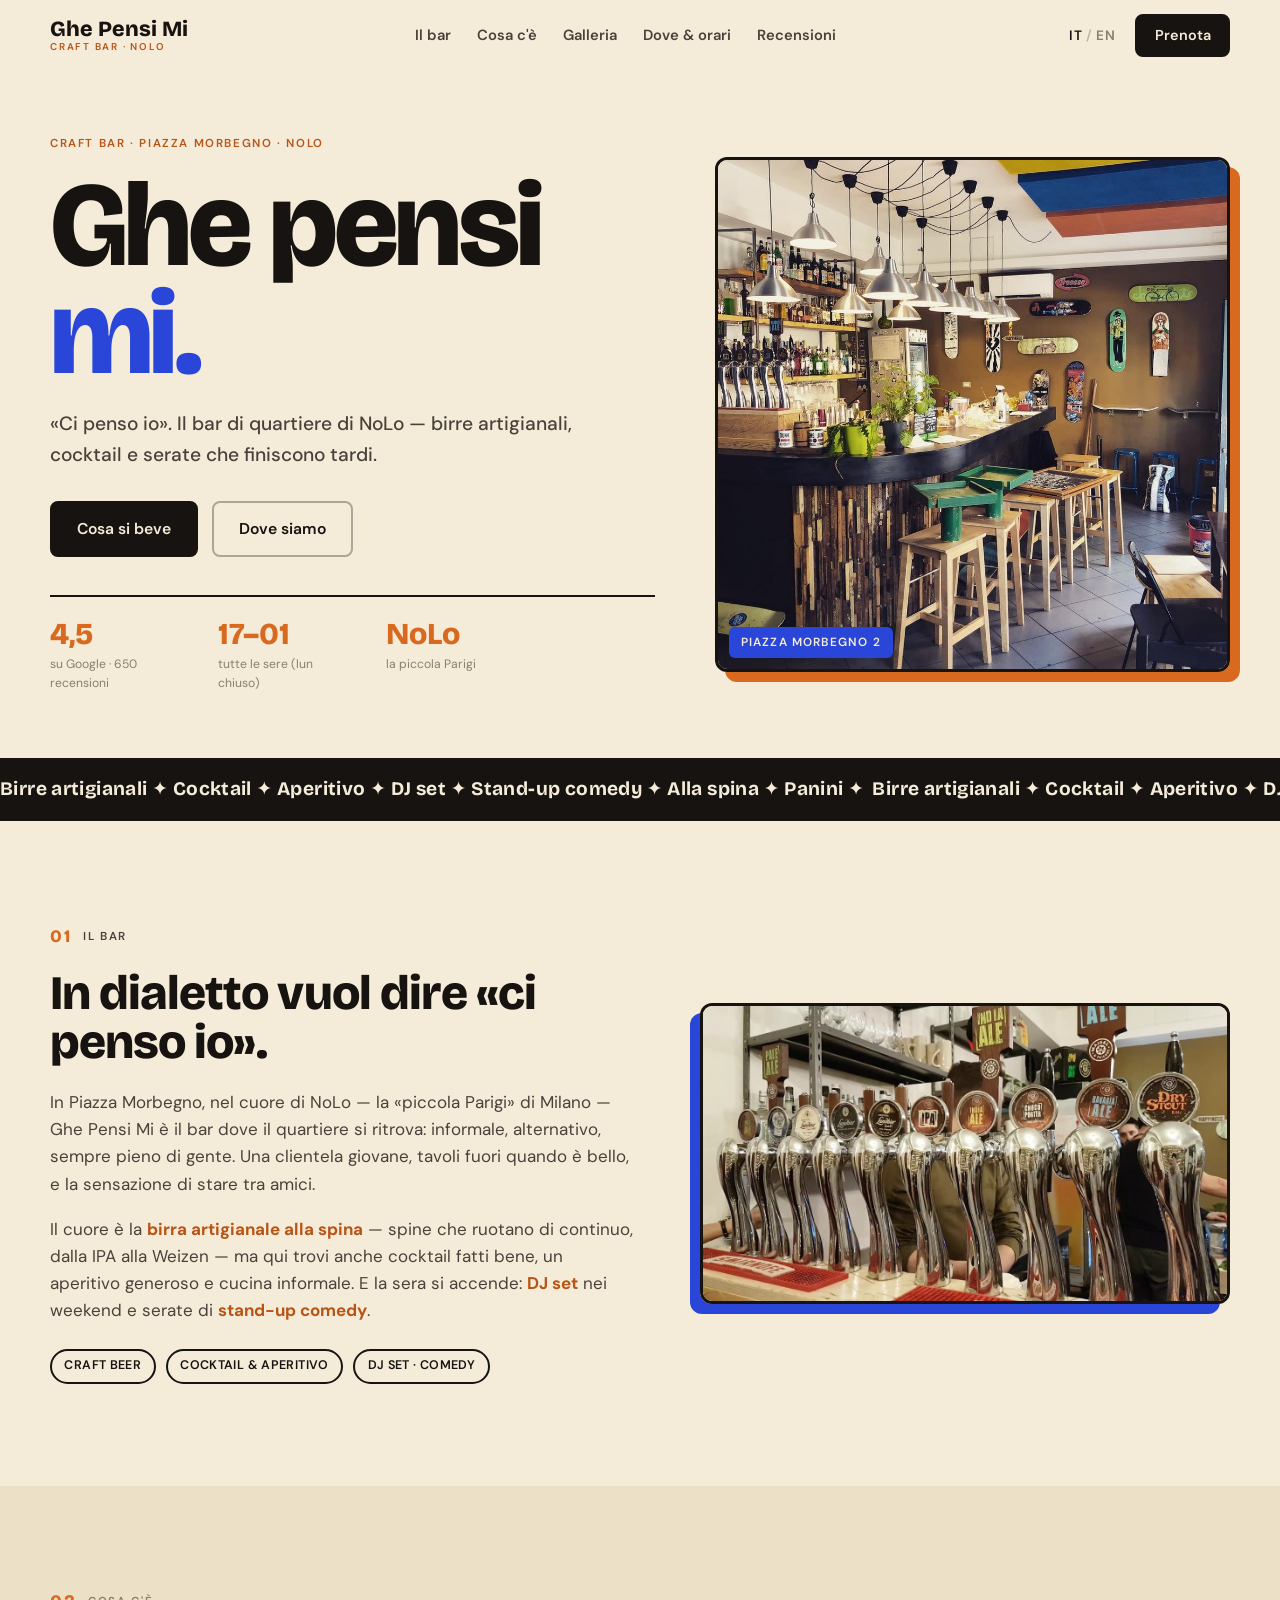
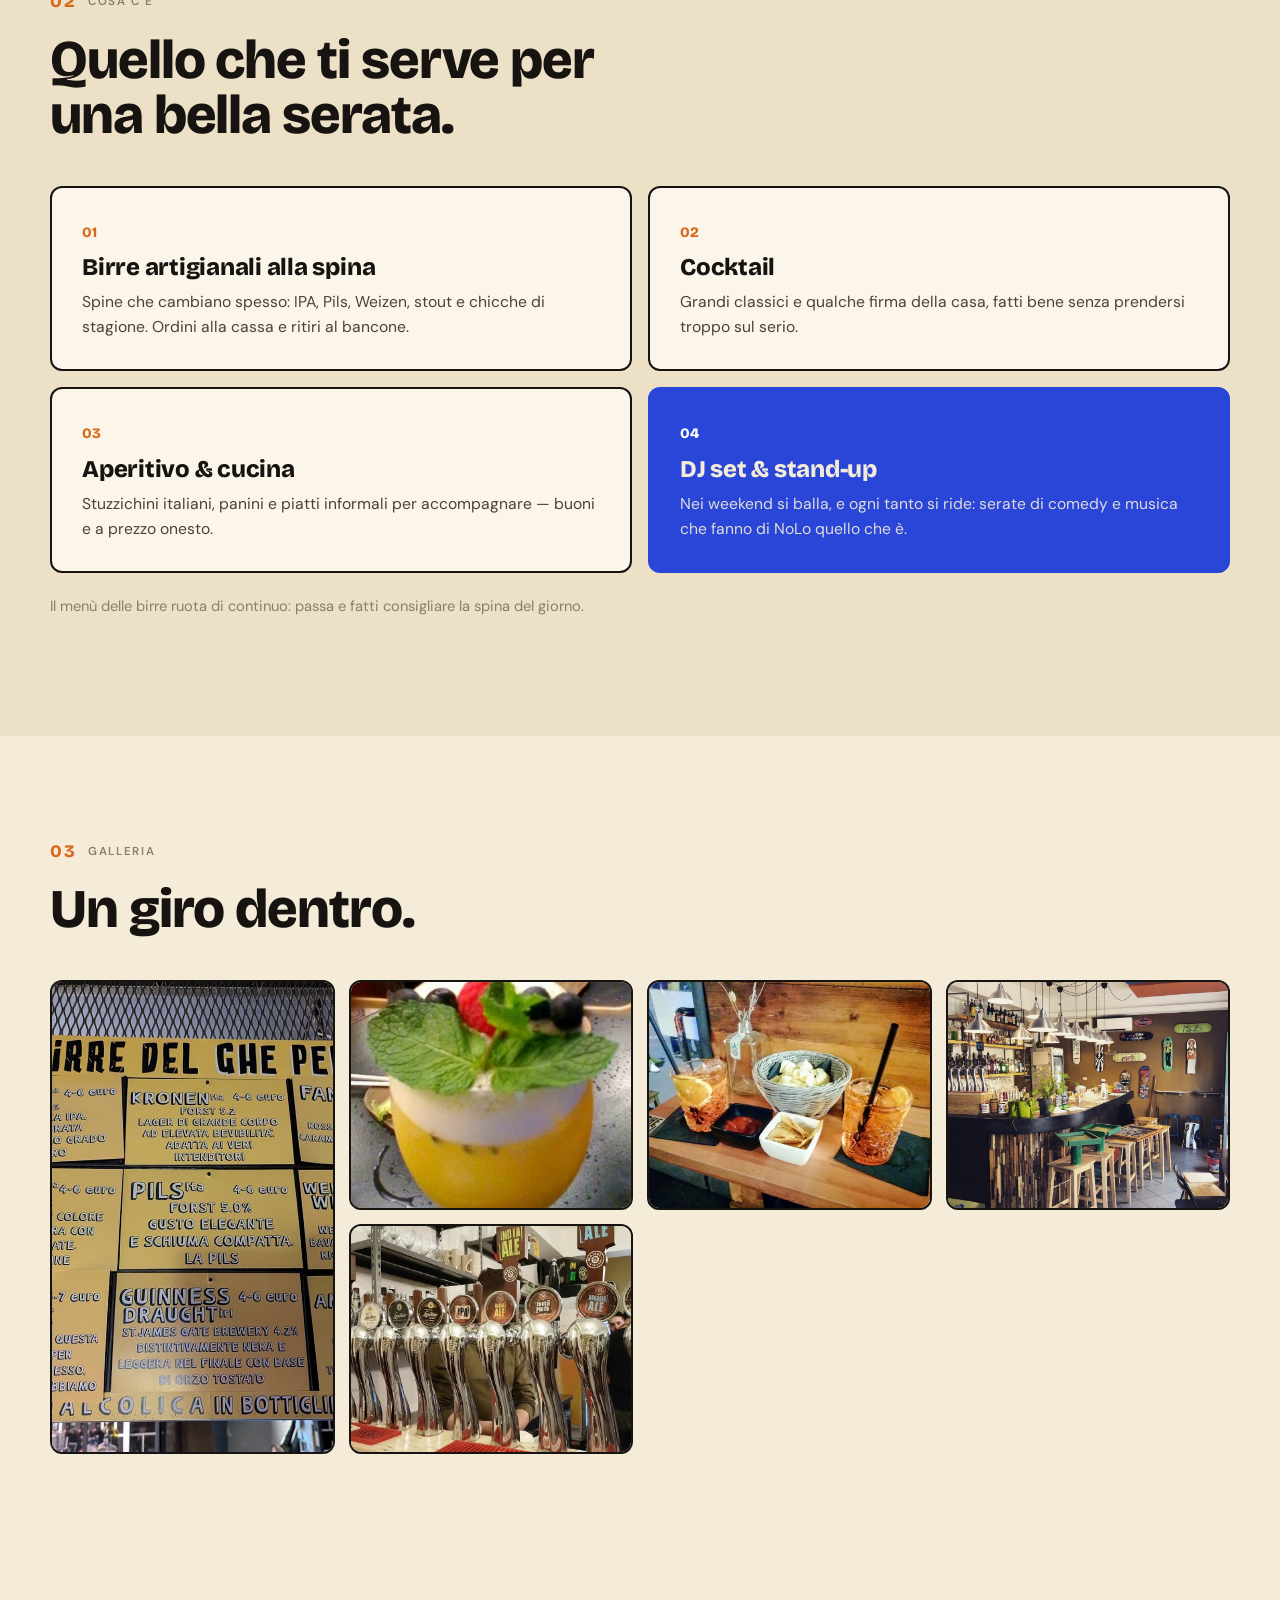
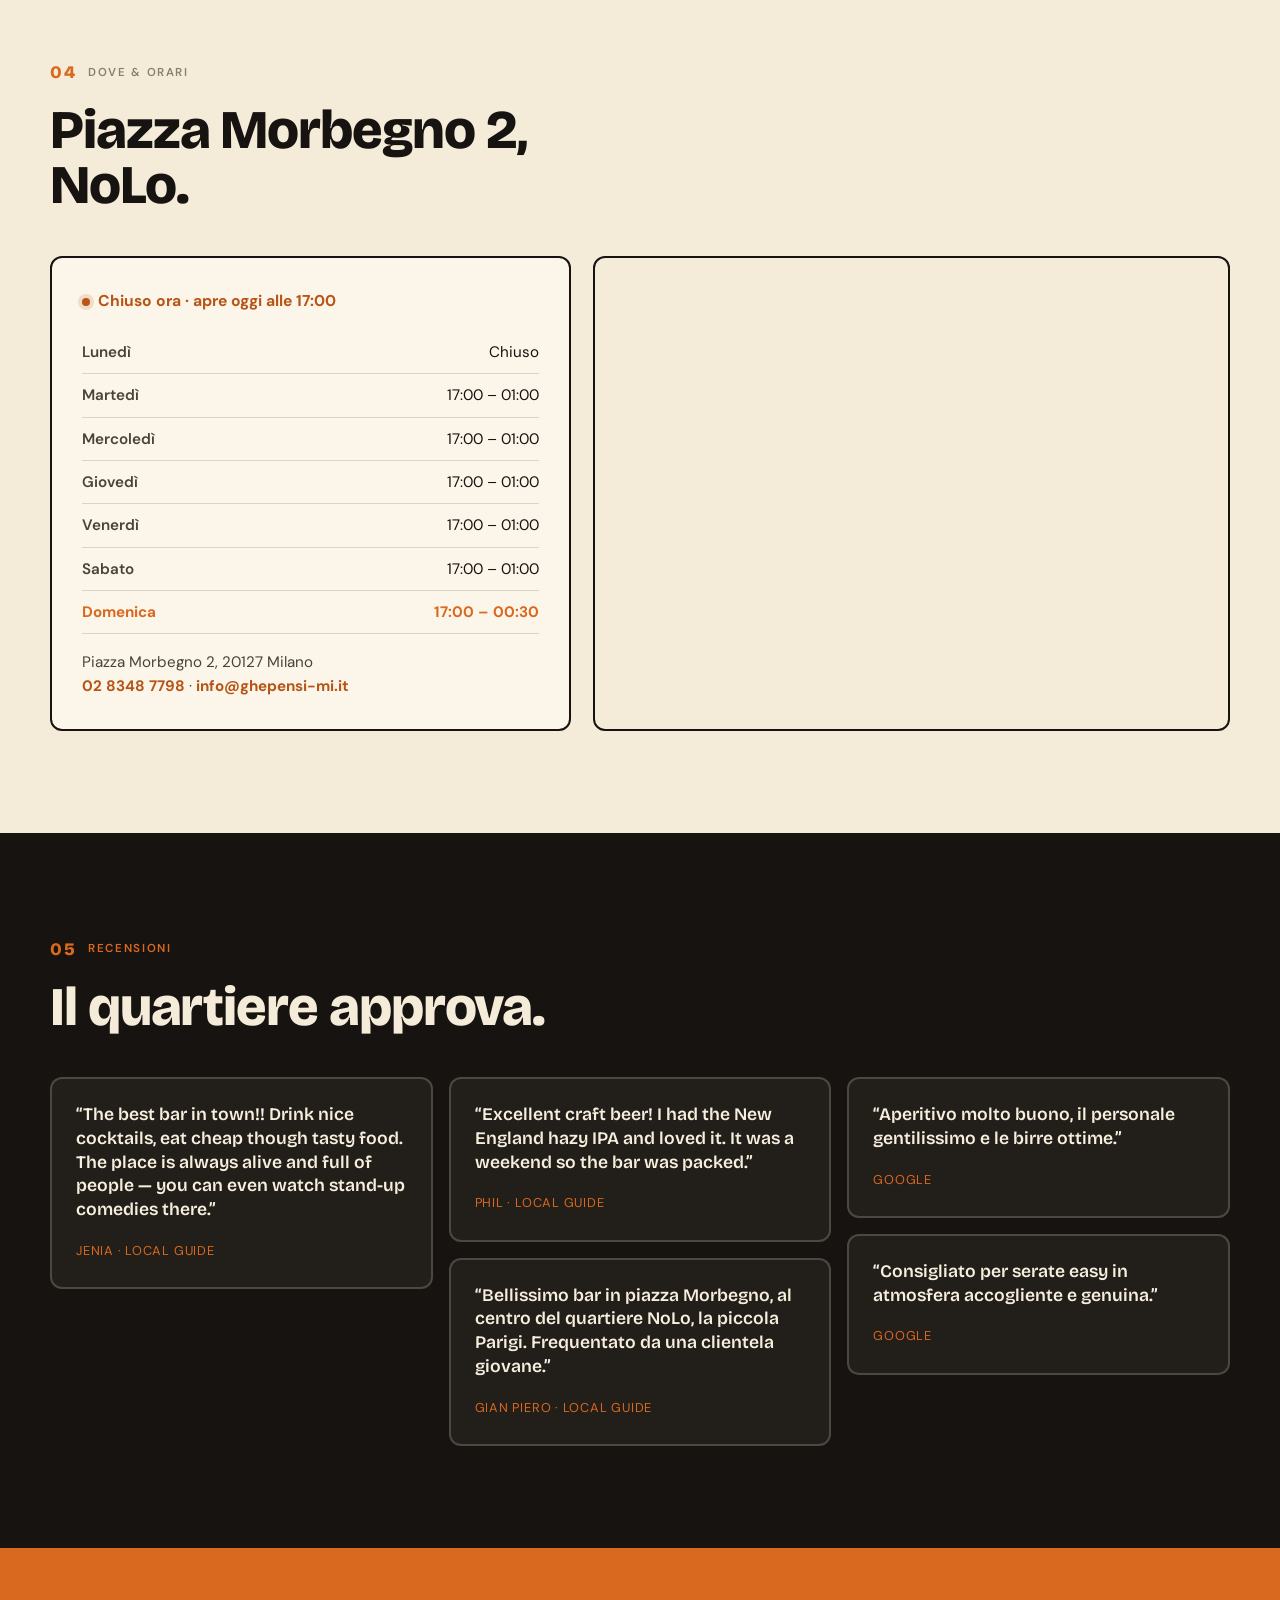
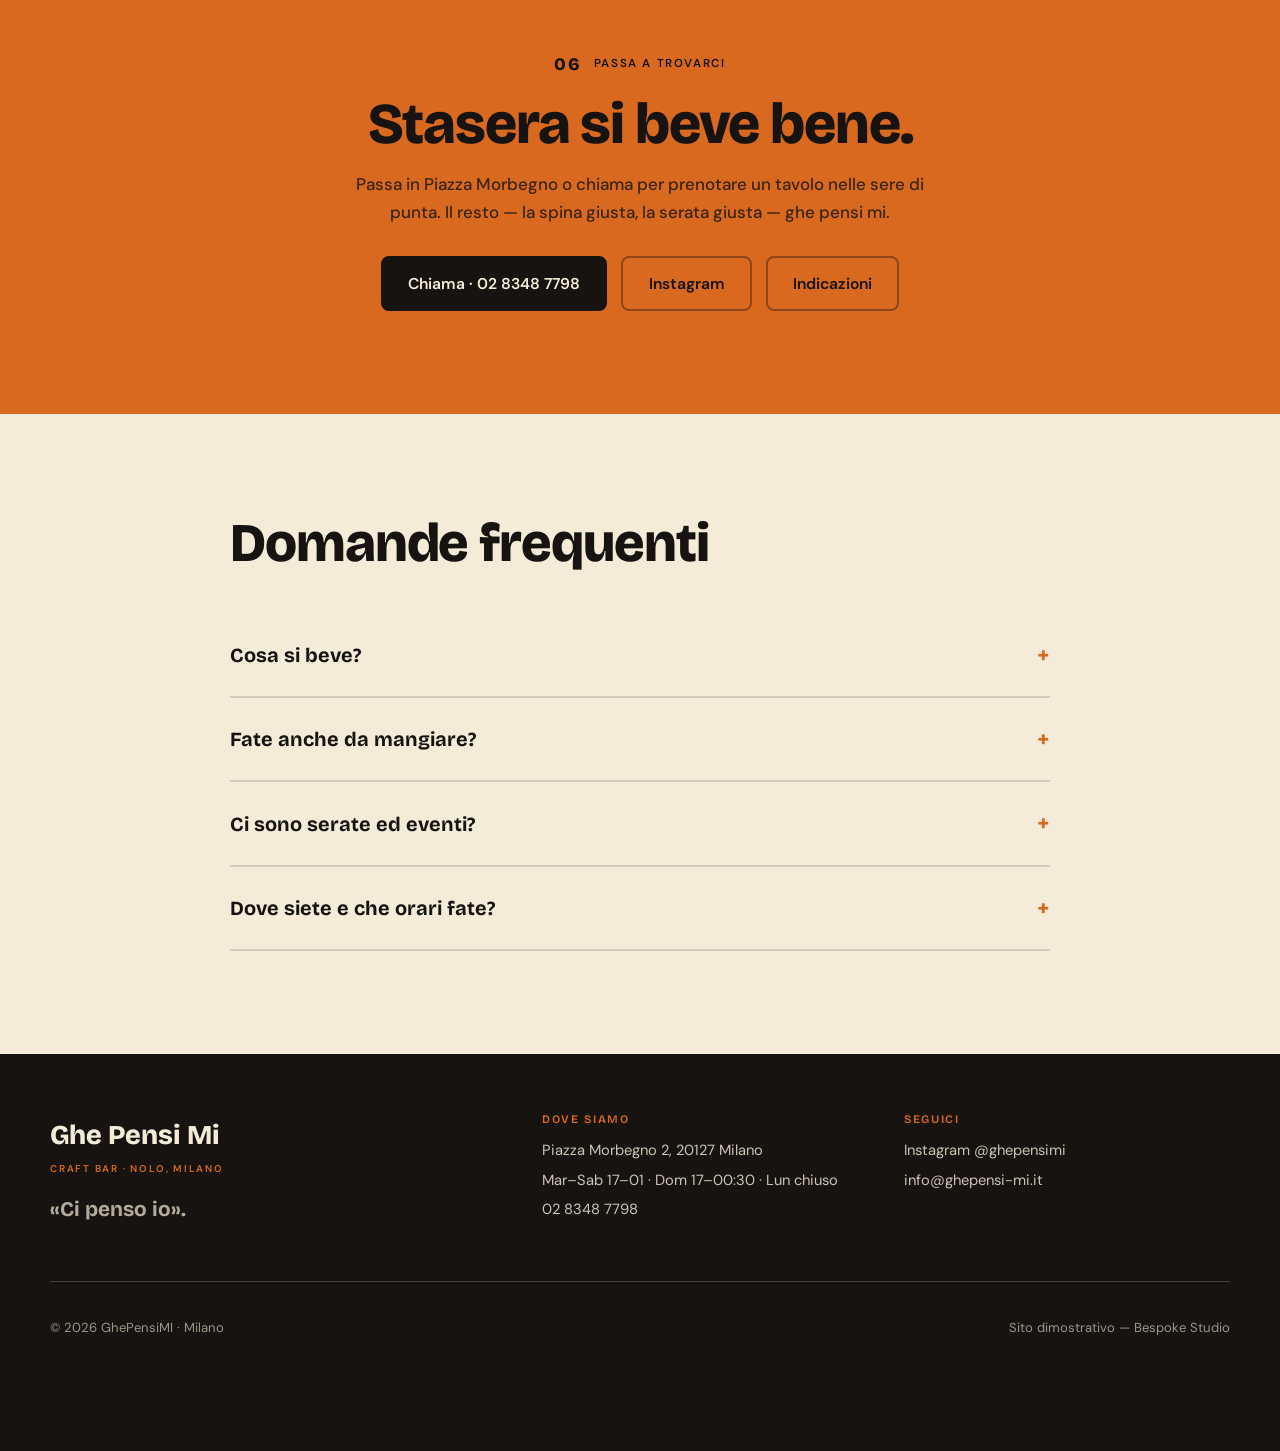
==== index.html @ 07ad7853 "Ghe Pensi Mi — sito vetrina (demo Bespoke Studio) Craft bar di NoLo (Piazza Morbegno), birre artigia" ====
<!DOCTYPE html>
<html lang="it" class="no-js">
<head>
<meta charset="utf-8">
<script>(function(d){var r=d.documentElement;r.className=r.className.replace('no-js','js');if(matchMedia('(prefers-reduced-motion:reduce)').matches)r.classList.add('reduce-motion');})(document);</script>
<meta name="viewport" content="width=device-width, initial-scale=1">
<title>Ghe Pensi Mi — Craft bar a NoLo · Birre artigianali, cocktail e DJ set</title>
<meta name="description" content="GhePensiMI, Piazza Morbegno 2 (NoLo, Milano): birre artigianali alla spina, cocktail, aperitivo e cucina, DJ set e stand-up comedy. Il bar di quartiere di NoLo, la piccola Parigi.">
<link rel="canonical" href="https://rotenzark.github.io/ghe-pensi-mi/">
<meta name="theme-color" content="#171310">
<meta property="og:type" content="business.business">
<meta property="og:title" content="Ghe Pensi Mi — Craft bar a NoLo, Milano">
<meta property="og:description" content="«Ci penso io». Birre artigianali, cocktail, aperitivo, DJ set e stand-up comedy in Piazza Morbegno, nel cuore di NoLo.">
<meta property="og:image" content="https://rotenzark.github.io/ghe-pensi-mi/img/og-image.jpg">
<meta property="og:url" content="https://rotenzark.github.io/ghe-pensi-mi/">
<meta property="og:locale" content="it_IT">
<meta name="twitter:card" content="summary_large_image">
<meta name="twitter:title" content="Ghe Pensi Mi — Craft bar a NoLo">
<meta name="twitter:description" content="Birre artigianali, cocktail e DJ set nel cuore di NoLo.">
<meta name="twitter:image" content="https://rotenzark.github.io/ghe-pensi-mi/img/og-image.jpg">
<link rel="icon" href="img/favicon.svg" type="image/svg+xml">
<link rel="icon" href="img/favicon-32.png" sizes="32x32" type="image/png">
<link rel="apple-touch-icon" href="img/apple-touch-icon.png">
<link rel="preconnect" href="https://fonts.googleapis.com">
<link rel="preconnect" href="https://fonts.gstatic.com" crossorigin>
<link href="https://fonts.googleapis.com/css2?family=Bricolage+Grotesque:opsz,wght@12..96,600;12..96,700;12..96,800&family=DM+Sans:ital,opsz,wght@0,9..40,400;0,9..40,500;0,9..40,600;1,9..40,400&display=swap" rel="stylesheet">
<link rel="stylesheet" href="css/styles.css?v=1">
<script type="application/ld+json">
{
  "@context": "https://schema.org",
  "@type": "BarOrPub",
  "name": "GhePensiMI",
  "description": "Craft bar a NoLo (Milano): birre artigianali alla spina, cocktail, aperitivo e cucina, DJ set e stand-up comedy.",
  "url": "https://rotenzark.github.io/ghe-pensi-mi/",
  "image": "https://rotenzark.github.io/ghe-pensi-mi/img/og-image.jpg",
  "telephone": "+39 02 8348 7798",
  "email": "info@ghepensi-mi.it",
  "priceRange": "€€",
  "servesCuisine": ["Bar", "Aperitivo", "Craft beer"],
  "address": { "@type": "PostalAddress", "streetAddress": "Piazza Morbegno 2", "addressLocality": "Milano", "postalCode": "20127", "addressCountry": "IT" },
  "geo": { "@type": "GeoCoordinates", "latitude": 45.4929022, "longitude": 9.2165642 },
  "sameAs": ["https://www.instagram.com/ghepensimi/"],
  "openingHoursSpecification": [
    { "@type": "OpeningHoursSpecification", "dayOfWeek": ["Tuesday","Wednesday","Thursday","Friday","Saturday"], "opens": "17:00", "closes": "01:00" },
    { "@type": "OpeningHoursSpecification", "dayOfWeek": "Sunday", "opens": "17:00", "closes": "00:30" }
  ]
}
</script>
<script type="application/ld+json">
{
  "@context": "https://schema.org",
  "@type": "FAQPage",
  "mainEntity": [
    { "@type": "Question", "name": "Cosa si beve da Ghe Pensi Mi?", "acceptedAnswer": { "@type": "Answer", "text": "Birre artigianali alla spina che ruotano spesso (IPA, Pils, Weizen, stout e non solo), cocktail e una buona lista di aperitivi. Ordini alla cassa e ritiri al bancone della spina." } },
    { "@type": "Question", "name": "Fate anche da mangiare?", "acceptedAnswer": { "@type": "Answer", "text": "Sì: stuzzichini italiani, panini e piatti per accompagnare la birra o l'aperitivo, con opzioni per tutti. Cucina informale e prezzi onesti." } },
    { "@type": "Question", "name": "Ci sono serate ed eventi?", "acceptedAnswer": { "@type": "Answer", "text": "Il locale è vivo: DJ set nei weekend, serate di stand-up comedy e aperitivi affollati. Nei giorni di punta conviene prenotare un tavolo." } },
    { "@type": "Question", "name": "Dove siete e che orari fate?", "acceptedAnswer": { "@type": "Answer", "text": "Siamo in Piazza Morbegno 2, nel cuore di NoLo (Milano). Aperti da martedì a sabato dalle 17:00 all'01:00, domenica 17:00–00:30. Lunedì chiuso." } }
  ]
}
</script>
</head>
<body>

<div id="intro" class="intro" aria-hidden="true">
  <div class="intro__inner">
    <span class="intro__word">Ghe pensi <em>mi.</em></span>
  </div>
</div>

<a class="skip-link" href="#main" data-i18n="skip">Vai al contenuto</a>

<header class="site-header" id="siteHeader">
  <div class="wrap header__row">
    <a class="brand" href="#top" aria-label="Ghe Pensi Mi — home">
      <span class="brand__name">Ghe Pensi Mi</span>
      <span class="brand__sub">Craft bar · NoLo</span>
    </a>
    <nav class="nav" id="nav" aria-label="Navigazione principale">
      <a href="#bar" data-i18n="nav.about">Il bar</a>
      <a href="#cosa" data-i18n="nav.what">Cosa c'è</a>
      <a href="#gallery" data-i18n="nav.gallery">Galleria</a>
      <a href="#dove" data-i18n="nav.where">Dove & orari</a>
      <a href="#recensioni" data-i18n="nav.reviews">Recensioni</a>
    </nav>
    <div class="header__actions">
      <button class="lang" id="langToggle" type="button" aria-label="Switch language to English">
        <span class="lang__it is-active">IT</span><span class="lang__sep">/</span><span class="lang__en">EN</span>
      </button>
      <a class="btn btn--solid header__cta" href="#contatti" data-i18n="cta.book">Prenota</a>
      <button class="burger" id="burger" type="button" aria-label="Apri il menu" aria-expanded="false" aria-controls="nav">
        <span></span><span></span><span></span>
      </button>
    </div>
  </div>
</header>

<main id="main">

<section class="hero" id="top">
  <div class="wrap hero__grid">
    <div class="hero__text">
      <p class="eyebrow reveal"><span data-i18n="hero.eyebrow">Craft bar · Piazza Morbegno · NoLo</span></p>
      <h1 class="hero__title reveal">Ghe pensi <span class="hero__mi">mi.</span></h1>
      <p class="hero__concept reveal" data-i18n="hero.concept">«Ci penso io». Il bar di quartiere di NoLo — birre artigianali, cocktail e serate che finiscono tardi.</p>
      <div class="hero__cta reveal">
        <a class="btn btn--solid" href="#cosa" data-i18n="hero.cta1">Cosa si beve</a>
        <a class="btn btn--ghost" href="#dove" data-i18n="hero.cta2">Dove siamo</a>
      </div>
      <ul class="hero__stats reveal">
        <li><b>4,5</b><span data-i18n="hero.stat1">su Google · 650 recensioni</span></li>
        <li><b>17–01</b><span data-i18n="hero.stat2">tutte le sere (lun chiuso)</span></li>
        <li><b>NoLo</b><span data-i18n="hero.stat3">la piccola Parigi</span></li>
      </ul>
    </div>
    <div class="hero__media reveal">
      <img src="img/interior.jpg" width="960" height="960" alt="Interno di GhePensiMI: bancone in legno, luci a sospensione e skateboard alle pareti" fetchpriority="high">
      <span class="hero__tag" data-i18n="hero.tag">Piazza Morbegno 2</span>
    </div>
  </div>
</section>

<div class="marquee" aria-hidden="true">
  <div class="marquee__track">
    <span>Birre artigianali ✦ Cocktail ✦ Aperitivo ✦ DJ set ✦ Stand-up comedy ✦ Alla spina ✦ Panini ✦ </span>
    <span>Birre artigianali ✦ Cocktail ✦ Aperitivo ✦ DJ set ✦ Stand-up comedy ✦ Alla spina ✦ Panini ✦ </span>
  </div>
</div>

<section class="section story" id="bar">
  <div class="wrap story__grid">
    <div class="story__text">
      <p class="label reveal"><span class="num">01</span><span data-i18n="story.label">Il bar</span></p>
      <h2 class="reveal" data-i18n="story.title">In dialetto vuol dire «ci penso io».</h2>
      <p class="reveal" data-i18n="story.p1">In Piazza Morbegno, nel cuore di NoLo — la «piccola Parigi» di Milano — Ghe Pensi Mi è il bar dove il quartiere si ritrova: informale, alternativo, sempre pieno di gente. Una clientela giovane, tavoli fuori quando è bello, e la sensazione di stare tra amici.</p>
      <p class="reveal" data-i18n="story.p2">Il cuore è la <strong>birra artigianale alla spina</strong> — spine che ruotano di continuo, dalla IPA alla Weizen — ma qui trovi anche cocktail fatti bene, un aperitivo generoso e cucina informale. E la sera si accende: <strong>DJ set</strong> nei weekend e serate di <strong>stand-up comedy</strong>.</p>
      <ul class="story__chips reveal">
        <li data-i18n="story.chip1">Craft beer</li>
        <li data-i18n="story.chip2">Cocktail & aperitivo</li>
        <li data-i18n="story.chip3">DJ set · comedy</li>
      </ul>
    </div>
    <div class="story__media reveal">
      <img src="img/taps.jpg" width="1200" height="675" loading="lazy" alt="Le spine della birra artigianale da GhePensiMI">
    </div>
  </div>
</section>

<section class="section what" id="cosa">
  <div class="wrap">
    <p class="label reveal"><span class="num">02</span><span data-i18n="what.label">Cosa c'è</span></p>
    <h2 class="section__title reveal" data-i18n="what.title">Quello che ti serve per una bella serata.</h2>
    <div class="what__grid">
      <article class="what-card reveal">
        <span class="what-card__k">01</span>
        <h3 data-i18n="what.1t">Birre artigianali alla spina</h3>
        <p data-i18n="what.1d">Spine che cambiano spesso: IPA, Pils, Weizen, stout e chicche di stagione. Ordini alla cassa e ritiri al bancone.</p>
      </article>
      <article class="what-card reveal">
        <span class="what-card__k">02</span>
        <h3 data-i18n="what.2t">Cocktail</h3>
        <p data-i18n="what.2d">Grandi classici e qualche firma della casa, fatti bene senza prendersi troppo sul serio.</p>
      </article>
      <article class="what-card reveal">
        <span class="what-card__k">03</span>
        <h3 data-i18n="what.3t">Aperitivo & cucina</h3>
        <p data-i18n="what.3d">Stuzzichini italiani, panini e piatti informali per accompagnare — buoni e a prezzo onesto.</p>
      </article>
      <article class="what-card what-card--hl reveal">
        <span class="what-card__k">04</span>
        <h3 data-i18n="what.4t">DJ set & stand-up</h3>
        <p data-i18n="what.4d">Nei weekend si balla, e ogni tanto si ride: serate di comedy e musica che fanno di NoLo quello che è.</p>
      </article>
    </div>
    <p class="note reveal" data-i18n="what.note">Il menù delle birre ruota di continuo: passa e fatti consigliare la spina del giorno.</p>
  </div>
</section>

<section class="section gallery" id="gallery">
  <div class="wrap">
    <p class="label reveal"><span class="num">03</span><span data-i18n="gallery.label">Galleria</span></p>
    <h2 class="section__title reveal" data-i18n="gallery.title">Un giro dentro.</h2>
  </div>
  <div class="gallery__grid wrap">
    <button class="shot shot--tall reveal" data-full="img/beer-board.jpg" aria-label="Ingrandisci la lavagna delle birre">
      <img src="img/beer-board.jpg" width="1200" height="904" loading="lazy" alt="La lavagna «Le birre del Ghe Pensi Mi»">
    </button>
    <button class="shot reveal" data-full="img/cocktail.jpg" aria-label="Ingrandisci foto">
      <img src="img/cocktail.jpg" width="687" height="1050" loading="lazy" alt="Un cocktail della casa">
    </button>
    <button class="shot reveal" data-full="img/aperitivo.jpg" aria-label="Ingrandisci foto">
      <img src="img/aperitivo.jpg" width="1200" height="900" loading="lazy" alt="Aperitivo con spritz e stuzzichini">
    </button>
    <button class="shot reveal" data-full="img/interior.jpg" aria-label="Ingrandisci foto">
      <img src="img/interior.jpg" width="960" height="960" loading="lazy" alt="L'interno del bar">
    </button>
    <button class="shot reveal" data-full="img/taps.jpg" aria-label="Ingrandisci foto">
      <img src="img/taps.jpg" width="1200" height="675" loading="lazy" alt="Le spine della birra">
    </button>
  </div>
</section>

<section class="section where" id="dove">
  <div class="wrap">
    <p class="label reveal"><span class="num">04</span><span data-i18n="where.label">Dove & orari</span></p>
    <h2 class="section__title reveal" data-i18n="where.title">Piazza Morbegno 2, NoLo.</h2>
    <div class="where__grid">
      <div class="where__info reveal">
        <div class="hours" id="hours">
          <p class="hours__status" id="hoursStatus" aria-live="polite"></p>
          <table class="hours__table">
            <tbody>
              <tr data-day="1"><th data-i18n="day.mon">Lunedì</th><td data-i18n="closed">Chiuso</td></tr>
              <tr data-day="2"><th data-i18n="day.tue">Martedì</th><td>17:00 – 01:00</td></tr>
              <tr data-day="3"><th data-i18n="day.wed">Mercoledì</th><td>17:00 – 01:00</td></tr>
              <tr data-day="4"><th data-i18n="day.thu">Giovedì</th><td>17:00 – 01:00</td></tr>
              <tr data-day="5"><th data-i18n="day.fri">Venerdì</th><td>17:00 – 01:00</td></tr>
              <tr data-day="6"><th data-i18n="day.sat">Sabato</th><td>17:00 – 01:00</td></tr>
              <tr data-day="0"><th data-i18n="day.sun">Domenica</th><td>17:00 – 00:30</td></tr>
            </tbody>
          </table>
          <p class="where__addr">Piazza Morbegno 2, 20127 Milano<br><a href="tel:+390283487798">02 8348 7798</a> · <a href="mailto:info@ghepensi-mi.it">info@ghepensi-mi.it</a></p>
        </div>
      </div>
      <div class="map reveal">
        <iframe title="Mappa GhePensiMI, Piazza Morbegno 2 Milano" src="https://www.google.com/maps?q=Piazza+Morbegno+2,+Milano&output=embed" loading="lazy" referrerpolicy="no-referrer-when-downgrade"></iframe>
      </div>
    </div>
  </div>
</section>

<section class="section reviews" id="recensioni">
  <div class="wrap">
    <p class="label reveal"><span class="num">05</span><span data-i18n="rev.label">Recensioni</span></p>
    <h2 class="section__title reveal" data-i18n="rev.title">Il quartiere approva.</h2>
    <div class="rev__grid">
      <blockquote class="rev-card reveal">
        <p>“The best bar in town!! Drink nice cocktails, eat cheap though tasty food. The place is always alive and full of people — you can even watch stand-up comedies there.”</p>
        <cite>Jenia · Local Guide</cite>
      </blockquote>
      <blockquote class="rev-card reveal">
        <p>“Excellent craft beer! I had the New England hazy IPA and loved it. It was a weekend so the bar was packed.”</p>
        <cite>Phil · Local Guide</cite>
      </blockquote>
      <blockquote class="rev-card reveal">
        <p>“Bellissimo bar in piazza Morbegno, al centro del quartiere NoLo, la piccola Parigi. Frequentato da una clientela giovane.”</p>
        <cite>Gian Piero · Local Guide</cite>
      </blockquote>
      <blockquote class="rev-card reveal">
        <p>“Aperitivo molto buono, il personale gentilissimo e le birre ottime.”</p>
        <cite>Google</cite>
      </blockquote>
      <blockquote class="rev-card reveal">
        <p>“Consigliato per serate easy in atmosfera accogliente e genuina.”</p>
        <cite>Google</cite>
      </blockquote>
    </div>
  </div>
</section>

<section class="section book" id="contatti">
  <div class="wrap book__inner reveal">
    <p class="label label--light"><span class="num">06</span><span data-i18n="book.label">Passa a trovarci</span></p>
    <h2 data-i18n="book.title">Stasera si beve bene.</h2>
    <p class="book__lead" data-i18n="book.lead">Passa in Piazza Morbegno o chiama per prenotare un tavolo nelle sere di punta. Il resto — la spina giusta, la serata giusta — ghe pensi mi.</p>
    <div class="book__cta">
      <a class="btn btn--solid" href="tel:+390283487798" data-i18n="book.call">Chiama · 02 8348 7798</a>
      <a class="btn btn--ghost btn--ghost-light" href="https://www.instagram.com/ghepensimi/" target="_blank" rel="noopener">Instagram</a>
      <a class="btn btn--ghost btn--ghost-light" href="https://www.google.com/maps?q=Piazza+Morbegno+2,+Milano" target="_blank" rel="noopener" data-i18n="book.dir">Indicazioni</a>
    </div>
  </div>
</section>

<section class="section faq" id="faq">
  <div class="wrap faq__wrap">
    <h2 class="section__title reveal" data-i18n="faq.title">Domande frequenti</h2>
    <div class="faq__list">
      <details class="faq-item reveal"><summary data-i18n="faq.q1">Cosa si beve?</summary><p data-i18n="faq.a1">Birre artigianali alla spina che ruotano spesso (IPA, Pils, Weizen, stout e non solo), cocktail e una buona lista di aperitivi. Ordini alla cassa e ritiri al bancone della spina.</p></details>
      <details class="faq-item reveal"><summary data-i18n="faq.q2">Fate anche da mangiare?</summary><p data-i18n="faq.a2">Sì: stuzzichini italiani, panini e piatti per accompagnare la birra o l'aperitivo, con opzioni per tutti. Cucina informale e prezzi onesti.</p></details>
      <details class="faq-item reveal"><summary data-i18n="faq.q3">Ci sono serate ed eventi?</summary><p data-i18n="faq.a3">Il locale è vivo: DJ set nei weekend, serate di stand-up comedy e aperitivi affollati. Nei giorni di punta conviene prenotare un tavolo.</p></details>
      <details class="faq-item reveal"><summary data-i18n="faq.q4">Dove siete e che orari fate?</summary><p data-i18n="faq.a4">In Piazza Morbegno 2, nel cuore di NoLo. Aperti da martedì a sabato 17:00–01:00, domenica 17:00–00:30. Lunedì chiuso.</p></details>
    </div>
  </div>
</section>

</main>

<footer class="site-footer">
  <div class="wrap footer__grid">
    <div class="footer__brand">
      <span class="brand__name">Ghe Pensi Mi</span>
      <span class="brand__sub">Craft bar · NoLo, Milano</span>
      <p class="footer__concept" data-i18n="footer.tag">«Ci penso io».</p>
    </div>
    <div class="footer__col">
      <h4 data-i18n="footer.where">Dove siamo</h4>
      <p>Piazza Morbegno 2, 20127 Milano</p>
      <p data-i18n="footer.hours">Mar–Sab 17–01 · Dom 17–00:30 · Lun chiuso</p>
      <p><a href="tel:+390283487798">02 8348 7798</a></p>
    </div>
    <div class="footer__col">
      <h4 data-i18n="footer.follow">Seguici</h4>
      <p><a href="https://www.instagram.com/ghepensimi/" target="_blank" rel="noopener">Instagram @ghepensimi</a></p>
      <p><a href="mailto:info@ghepensi-mi.it">info@ghepensi-mi.it</a></p>
    </div>
  </div>
  <div class="wrap footer__base">
    <p>© <span id="year"></span> GhePensiMI · Milano</p>
    <p class="footer__credit" data-i18n="footer.credit">Sito dimostrativo — Bespoke Studio</p>
  </div>
</footer>

<div class="action-bar">
  <a href="tel:+390283487798" data-i18n="ab.call">Chiama</a>
  <a href="https://www.instagram.com/ghepensimi/" target="_blank" rel="noopener">Instagram</a>
  <a href="https://www.google.com/maps?q=Piazza+Morbegno+2,+Milano" target="_blank" rel="noopener" class="action-bar__book" data-i18n="ab.dir">Indicazioni</a>
</div>

<div class="lightbox" id="lightbox" aria-hidden="true" role="dialog" aria-modal="true" aria-label="Foto ingrandita">
  <button class="lightbox__close" id="lightboxClose" aria-label="Chiudi">×</button>
  <img id="lightboxImg" src="" alt="">
</div>

<script src="js/main.js?v=1"></script>
</body>
</html>
---- css/styles.css ----
/* ===== Ghe Pensi Mi — Craft bar NoLo ===== */
:root{
  --bg:#F4ECD9;
  --bg-2:#ECE1C7;
  --panel:#FBF6E9;
  --ink:#171310;
  --ink-soft:#4A423A;
  --muted:#8A7E6C;
  --amber:#D9691F;
  --amber-2:#B85416;
  --cobalt:#2946D8;
  --cobalt-2:#1E37B0;
  --line:rgba(23,19,16,0.15);
  --line-strong:rgba(23,19,16,0.32);
  --wrap:1180px;
  --r:12px;
  --ease:cubic-bezier(.22,.61,.36,1);
  --disp:"Bricolage Grotesque",system-ui,sans-serif;
  --body:"DM Sans",system-ui,sans-serif;
}
*{box-sizing:border-box}
html{scroll-behavior:smooth;overflow-x:hidden}
@media (prefers-reduced-motion:reduce){html{scroll-behavior:auto}}
body{margin:0;background:var(--bg);color:var(--ink);font-family:var(--body);font-size:17px;line-height:1.6;-webkit-font-smoothing:antialiased;overflow-x:hidden}
img{max-width:100%;height:auto;display:block}
a{color:inherit;text-decoration:none}
h1,h2,h3,h4{margin:0;font-weight:700;line-height:1.02;font-family:var(--disp)}
.wrap{width:min(100% - 44px,var(--wrap));margin-inline:auto}
.section{padding:clamp(56px,8vw,112px) 0}

.js .reveal{opacity:0;transform:translateY(24px);transition:opacity .7s var(--ease),transform .7s var(--ease)}
.js .reveal.is-visible{opacity:1;transform:none}
@media (prefers-reduced-motion:reduce){.js .reveal{opacity:1;transform:none;transition:none}}

.eyebrow,.label{font-family:var(--body);font-weight:600;letter-spacing:.14em;text-transform:uppercase;font-size:.72rem;color:var(--amber-2)}
.eyebrow{margin:0 0 18px}
.label{display:flex;align-items:center;gap:12px;margin:0 0 16px;color:var(--muted)}
.label .num{font-family:var(--disp);font-weight:800;font-size:1.1rem;color:var(--amber)}
.section__title{font-family:var(--disp);font-weight:800;font-size:clamp(2rem,5vw,3.4rem);margin:0 0 42px;max-width:18ch;letter-spacing:-.02em}
.note{color:var(--muted);font-size:.92rem;margin-top:22px}

.btn{display:inline-flex;align-items:center;justify-content:center;gap:.5em;font-family:var(--body);font-weight:600;font-size:.98rem;padding:.85em 1.6em;border-radius:8px;border:2px solid transparent;cursor:pointer;transition:transform .25s var(--ease),background .25s,color .25s,border-color .25s}
.btn:hover{transform:translate(-2px,-2px)}
.btn--solid{background:var(--ink);color:var(--bg);border-color:var(--ink)}
.btn--solid:hover{background:var(--amber);border-color:var(--amber)}
.btn--ghost{border-color:var(--line-strong);color:var(--ink)}
.btn--ghost:hover{border-color:var(--amber);color:var(--amber)}
.btn--ghost-light{border-color:rgba(244,236,217,.5);color:var(--bg)}
.btn--ghost-light:hover{border-color:var(--bg);background:rgba(244,236,217,.12)}

/* intro */
.intro{position:fixed;inset:0;z-index:200;background:var(--ink);display:flex;align-items:center;justify-content:center}
.intro__word{font-family:var(--disp);font-weight:800;font-size:clamp(2.4rem,9vw,5.5rem);color:var(--bg);opacity:0;animation:pop .7s .2s var(--ease) forwards}
.intro__word em{color:var(--amber);font-style:normal}
@keyframes pop{from{opacity:0;transform:scale(.9)}to{opacity:1;transform:none}}
.intro.is-done{opacity:0;visibility:hidden;transition:opacity .5s ease,visibility .5s}
.no-js .intro,.reduce-motion .intro{display:none}

.skip-link{position:fixed;left:-999px;top:8px;z-index:300;background:var(--ink);color:var(--bg);padding:.6em 1em;border-radius:8px}
.skip-link:focus{left:8px}

/* header */
.site-header{position:fixed;top:0;left:0;right:0;z-index:120;transition:background .4s,border-color .4s;border-bottom:2px solid transparent}
.header__row{display:flex;align-items:center;justify-content:space-between;gap:20px;padding:14px 0}
.site-header.scrolled{background:rgba(244,236,217,.94);backdrop-filter:blur(10px);border-bottom-color:var(--ink)}
.brand{display:flex;flex-direction:column;line-height:1}
.brand__name{font-family:var(--disp);font-weight:800;font-size:1.35rem;color:var(--ink)}
.brand__sub{font-size:.62rem;letter-spacing:.18em;text-transform:uppercase;color:var(--amber-2);font-weight:600;margin-top:2px}
.nav{display:flex;gap:26px}
.nav a{font-size:.92rem;font-weight:600;color:var(--ink-soft);position:relative;transition:color .3s}
.nav a:hover{color:var(--amber)}
.nav a::after{content:"";position:absolute;left:0;bottom:-5px;width:0;height:2px;background:var(--amber);transition:width .3s var(--ease)}
.nav a:hover::after{width:100%}
.header__actions{display:flex;align-items:center;gap:14px}
.lang{background:none;border:none;color:var(--muted);cursor:pointer;font-family:var(--body);font-size:.85rem;font-weight:600;letter-spacing:.06em;padding:6px}
.lang .is-active{color:var(--ink)}
.lang__sep{margin:0 3px;opacity:.5}
.header__cta{padding:.55em 1.2em;font-size:.9rem}
.burger{display:none;flex-direction:column;gap:5px;background:none;border:none;cursor:pointer;padding:6px}
.burger span{width:26px;height:2px;background:var(--ink);transition:transform .3s,opacity .3s}
.burger[aria-expanded="true"] span:nth-child(1){transform:translateY(7px) rotate(45deg)}
.burger[aria-expanded="true"] span:nth-child(2){opacity:0}
.burger[aria-expanded="true"] span:nth-child(3){transform:translateY(-7px) rotate(-45deg)}

/* hero */
.hero{padding:clamp(116px,15vh,158px) 0 clamp(40px,6vw,64px)}
.hero__grid{display:grid;grid-template-columns:1.08fr .92fr;gap:clamp(28px,5vw,60px);align-items:center}
.hero__title{font-family:var(--disp);font-weight:800;font-size:clamp(3.4rem,11vw,7.5rem);line-height:.9;letter-spacing:-.03em;margin:0 0 22px}
.hero__mi{color:var(--cobalt)}
.hero__concept{font-size:1.2rem;color:var(--ink-soft);max-width:44ch;margin:0 0 30px;font-weight:500}
.hero__cta{display:flex;flex-wrap:wrap;gap:14px;margin-bottom:38px}
.hero__stats{list-style:none;margin:0;padding:22px 0 0;border-top:2px solid var(--ink);display:flex;gap:clamp(18px,4vw,40px)}
.hero__stats li{display:flex;flex-direction:column}
.hero__stats b{font-family:var(--disp);font-weight:800;font-size:1.9rem;color:var(--amber);line-height:1}
.hero__stats span{font-size:.76rem;color:var(--muted);margin-top:6px;max-width:16ch}
.hero__media{position:relative}
.hero__media img{width:100%;border-radius:var(--r);border:3px solid var(--ink);box-shadow:10px 10px 0 var(--amber)}
.hero__tag{position:absolute;left:14px;bottom:14px;background:var(--cobalt);color:var(--bg);font-weight:600;font-size:.74rem;letter-spacing:.1em;text-transform:uppercase;padding:.5em 1em;border-radius:6px}

/* marquee */
.marquee{background:var(--ink);color:var(--bg);overflow:hidden;padding:14px 0;border-top:2px solid var(--ink);border-bottom:2px solid var(--ink)}
.marquee__track{display:flex;white-space:nowrap;width:max-content;animation:scroll 26s linear infinite}
.marquee__track span{font-family:var(--disp);font-weight:700;font-size:1.2rem;letter-spacing:.02em;padding-right:8px}
.marquee__track span:nth-child(2){}
@keyframes scroll{from{transform:translateX(0)}to{transform:translateX(-50%)}}
@media (prefers-reduced-motion:reduce){.marquee__track{animation:none}}

/* story */
.story__grid{display:grid;grid-template-columns:1.05fr .95fr;gap:clamp(28px,5vw,64px);align-items:center}
.story h2{font-family:var(--disp);font-weight:800;font-size:clamp(1.9rem,4.4vw,3rem);margin:0 0 22px;letter-spacing:-.02em}
.story p{color:var(--ink-soft);margin:0 0 18px}
.story strong{color:var(--amber-2);font-weight:700}
.story__chips{list-style:none;margin:24px 0 0;padding:0;display:flex;flex-wrap:wrap;gap:10px}
.story__chips li{font-size:.78rem;font-weight:600;letter-spacing:.03em;text-transform:uppercase;color:var(--ink);border:2px solid var(--ink);border-radius:100px;padding:.45em 1em}
.story__media img{width:100%;border-radius:var(--r);border:3px solid var(--ink);box-shadow:-10px 10px 0 var(--cobalt)}

/* what */
.what{background:var(--bg-2)}
.what__grid{display:grid;grid-template-columns:repeat(2,1fr);gap:16px}
.what-card{background:var(--panel);border:2px solid var(--ink);border-radius:var(--r);padding:30px;position:relative;transition:transform .25s var(--ease),box-shadow .25s}
.what-card:hover{transform:translate(-3px,-3px);box-shadow:6px 6px 0 var(--amber)}
.what-card__k{font-family:var(--disp);font-weight:800;font-size:.9rem;color:var(--amber)}
.what-card h3{font-family:var(--disp);font-weight:800;font-size:1.5rem;margin:10px 0 10px;letter-spacing:-.01em}
.what-card p{color:var(--ink-soft);font-size:.98rem;margin:0}
.what-card--hl{background:var(--cobalt);border-color:var(--cobalt);color:var(--bg)}
.what-card--hl .what-card__k{color:#fff}
.what-card--hl p{color:rgba(244,236,217,.9)}
.what-card--hl:hover{box-shadow:6px 6px 0 var(--ink)}

/* gallery */
.gallery__grid{display:grid;grid-template-columns:repeat(4,1fr);grid-auto-rows:230px;gap:14px}
.shot{padding:0;border:2px solid var(--ink);border-radius:var(--r);overflow:hidden;cursor:pointer;background:none;position:relative}
.shot img{width:100%;height:100%;object-fit:cover;transition:transform .6s var(--ease)}
.shot:hover img{transform:scale(1.06)}
.shot--tall{grid-row:span 2}

/* where */
.where__grid{display:grid;grid-template-columns:.9fr 1.1fr;gap:22px;align-items:stretch}
.where__info{display:flex}
.hours{background:var(--panel);border:2px solid var(--ink);border-radius:var(--r);padding:30px;width:100%}
.hours__status{font-weight:700;margin:0 0 18px;font-size:.98rem}
.hours__status .dot{display:inline-block;width:8px;height:8px;border-radius:50%;margin-right:8px;vertical-align:middle}
.is-open{color:#2E9E56}.is-open .dot{background:#2E9E56;box-shadow:0 0 0 4px rgba(46,158,86,.16)}
.is-closed{color:var(--amber-2)}.is-closed .dot{background:var(--amber-2);box-shadow:0 0 0 4px rgba(184,84,22,.16)}
.hours__table{width:100%;border-collapse:collapse;margin-bottom:16px}
.hours__table th,.hours__table td{text-align:left;padding:9px 0;font-weight:400;font-size:.95rem;border-bottom:1px solid var(--line)}
.hours__table th{color:var(--ink-soft);font-weight:600}
.hours__table td{text-align:right;color:var(--ink)}
.hours__table tr.today th,.hours__table tr.today td{color:var(--amber);font-weight:700}
.where__addr{color:var(--ink-soft);font-size:.95rem;margin:0}
.where__addr a{color:var(--amber-2);font-weight:700}
.map{border-radius:var(--r);overflow:hidden;border:2px solid var(--ink);min-height:340px}
.map iframe{width:100%;height:100%;min-height:340px;border:0}

/* reviews */
.reviews{background:var(--ink);color:var(--bg)}
.reviews .label{color:var(--amber)}
.reviews .section__title{color:var(--bg)}
.rev__grid{columns:3;column-gap:16px}
.rev-card{break-inside:avoid;margin:0 0 16px;border:2px solid rgba(244,236,217,.2);border-radius:var(--r);padding:24px;background:rgba(244,236,217,.05)}
.rev-card p{margin:0 0 14px;font-family:var(--disp);font-weight:600;font-size:1.1rem;line-height:1.35;color:#F7EFDD}
.rev-card cite{font-style:normal;font-size:.8rem;letter-spacing:.06em;text-transform:uppercase;color:var(--amber)}

/* book */
.book{background:var(--amber);color:var(--ink);text-align:center}
.book__inner{max-width:700px;margin-inline:auto}
.book .label{justify-content:center;color:var(--ink)}
.book .label .num{color:var(--ink)}
.book h2{font-family:var(--disp);font-weight:800;font-size:clamp(2.2rem,5.5vw,3.6rem);margin:0 0 18px;letter-spacing:-.02em}
.book__lead{color:#3A2413;font-size:1.06rem;margin:0 auto 30px;max-width:50ch;font-weight:500}
.book__cta{display:flex;flex-wrap:wrap;gap:14px;justify-content:center}
.book .btn--ghost-light{border-color:rgba(23,19,16,.4);color:var(--ink)}
.book .btn--ghost-light:hover{border-color:var(--ink);background:rgba(23,19,16,.08)}

/* faq */
.faq__wrap{max-width:820px;margin-inline:auto}
.faq-item{border-bottom:2px solid var(--line)}
.faq-item summary{cursor:pointer;list-style:none;padding:22px 0;font-family:var(--disp);font-weight:700;font-size:1.25rem;display:flex;justify-content:space-between;align-items:center;gap:16px}
.faq-item summary::-webkit-details-marker{display:none}
.faq-item summary::after{content:"+";color:var(--amber);font-size:1.5rem;transition:transform .3s}
.faq-item[open] summary::after{transform:rotate(45deg)}
.faq-item p{margin:0 0 22px;color:var(--ink-soft)}

/* footer */
.site-footer{background:var(--ink);color:var(--bg);padding:60px 0 100px}
.footer__grid{display:grid;grid-template-columns:1.4fr 1fr 1fr;gap:36px;padding-bottom:34px;border-bottom:1px solid rgba(244,236,217,.2)}
.footer__brand .brand__name{font-family:var(--disp);font-weight:800;font-size:1.7rem;color:var(--bg)}
.footer__brand .brand__sub{display:block;font-size:.62rem;letter-spacing:.18em;text-transform:uppercase;color:var(--amber);margin-top:4px}
.footer__concept{font-family:var(--disp);font-weight:700;font-size:1.3rem;color:rgba(244,236,217,.7);margin-top:16px}
.footer__col h4{font-size:.72rem;letter-spacing:.14em;text-transform:uppercase;color:var(--amber);margin-bottom:14px;font-weight:600}
.footer__col p{color:rgba(244,236,217,.82);font-size:.92rem;margin:6px 0}
.footer__col a:hover{color:var(--amber)}
.footer__base{display:flex;justify-content:space-between;gap:16px;padding-top:22px;color:rgba(244,236,217,.6);font-size:.82rem;flex-wrap:wrap}

/* action bar */
.action-bar{position:fixed;left:0;right:0;bottom:0;z-index:110;display:none;background:rgba(23,19,16,.97);backdrop-filter:blur(8px)}
.action-bar a{flex:1;text-align:center;padding:15px 8px;font-size:.9rem;font-weight:600;color:var(--bg);border-right:1px solid rgba(244,236,217,.2)}
.action-bar a:last-child{border-right:none}
.action-bar__book{background:var(--amber);color:var(--ink)}

/* lightbox */
.lightbox{position:fixed;inset:0;z-index:210;background:rgba(15,11,8,.94);display:none;align-items:center;justify-content:center;padding:24px}
.lightbox.open{display:flex}
.lightbox img{max-width:92vw;max-height:88vh;border-radius:8px;border:2px solid var(--bg)}
.lightbox__close{position:absolute;top:16px;right:24px;background:none;border:none;color:var(--bg);font-size:2.4rem;line-height:1;cursor:pointer}

/* responsive */
@media (max-width:960px){
  .nav{position:fixed;inset:0 0 0 auto;width:min(80vw,320px);flex-direction:column;justify-content:center;gap:24px;background:var(--panel);padding:40px;transform:translateX(100%);transition:transform .4s var(--ease);border-left:2px solid var(--ink)}
  .nav.open{transform:none}
  .nav[hidden]{display:none}
  .nav a{font-size:1.2rem;color:var(--ink)}
  .burger{display:flex}
  .header__cta{display:none}
  .hero__grid,.story__grid,.where__grid{grid-template-columns:1fr}
  .hero__media{max-width:460px}
  .story__media{order:-1;max-width:460px}
  .what__grid{grid-template-columns:1fr}
  .gallery__grid{grid-template-columns:1fr 1fr;grid-auto-rows:200px}
  .shot--tall{grid-row:span 1}
  .rev__grid{columns:2}
  .footer__grid{grid-template-columns:1fr 1fr}
  .action-bar{display:flex}
  body{padding-bottom:52px}
}
@media (max-width:600px){
  .gallery__grid{grid-template-columns:1fr}
  .rev__grid{columns:1}
  .footer__grid{grid-template-columns:1fr}
  .hero__stats{flex-wrap:wrap;gap:16px}
}
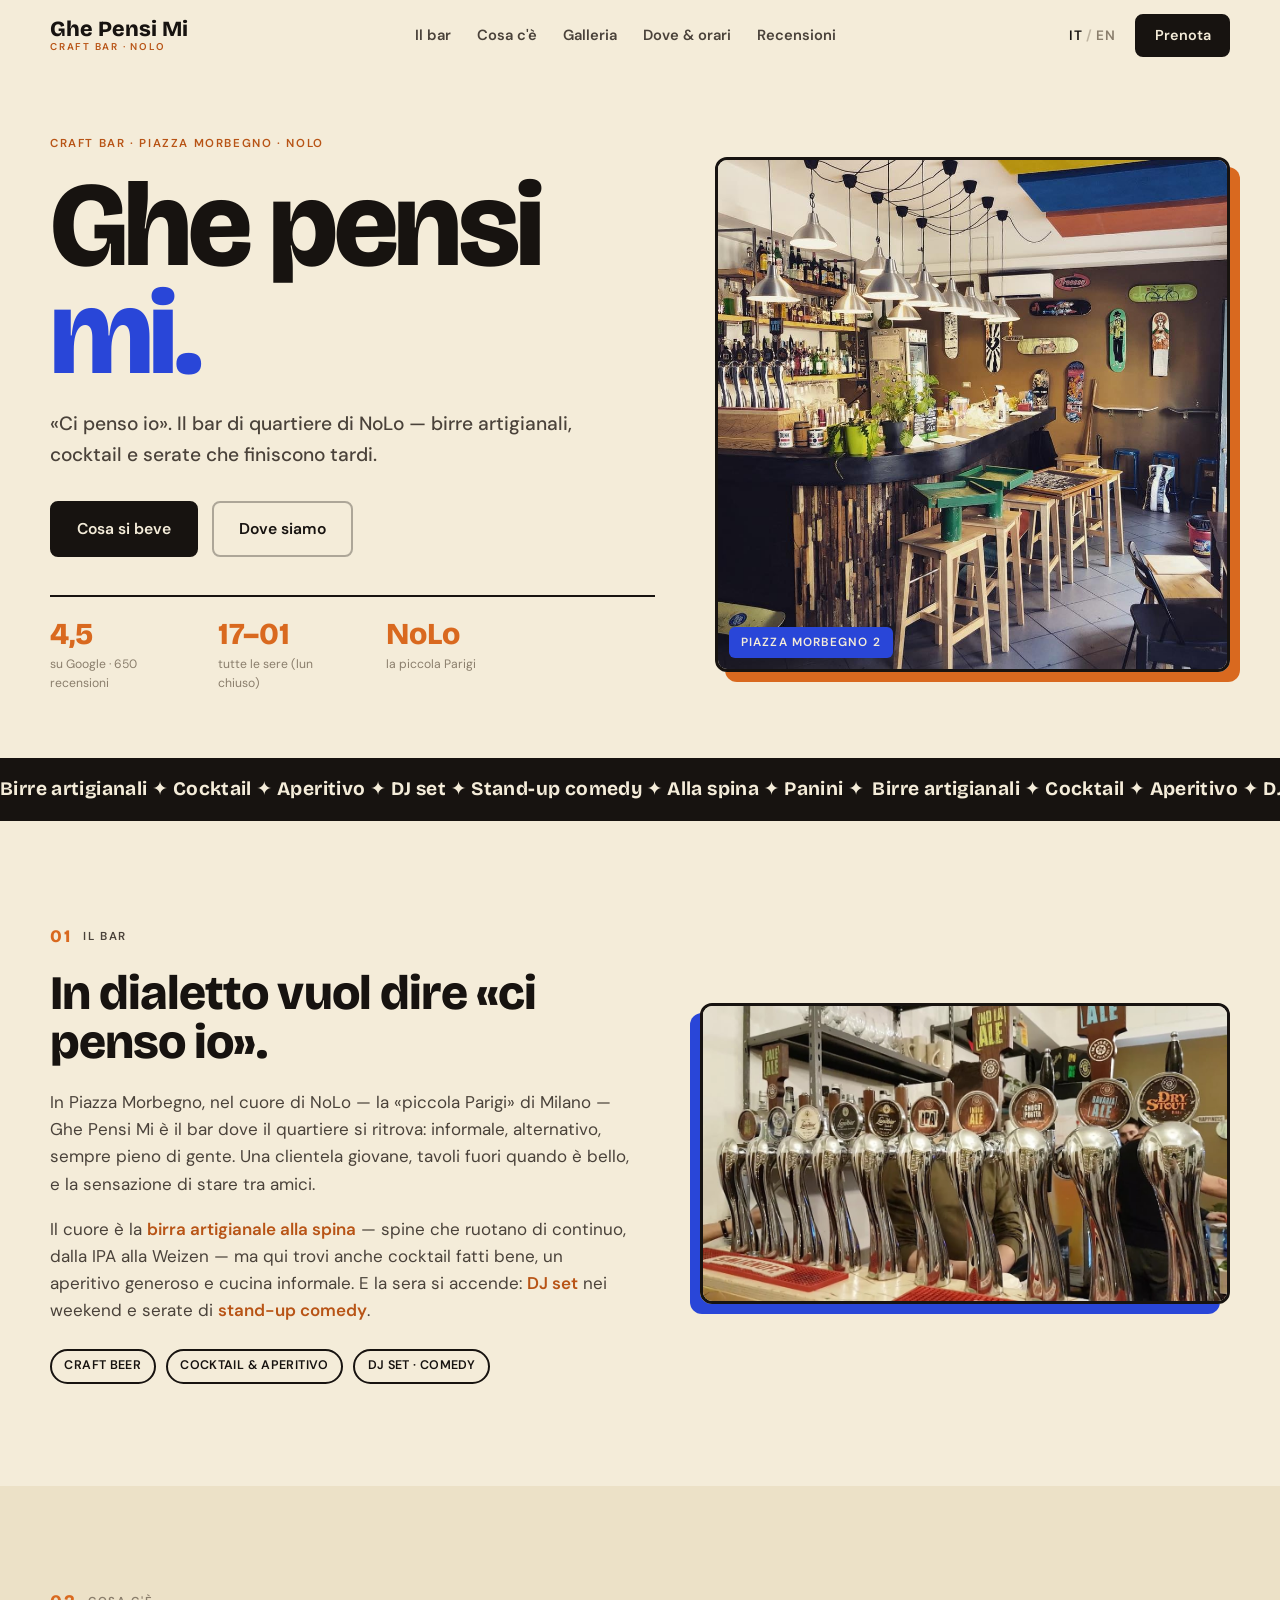
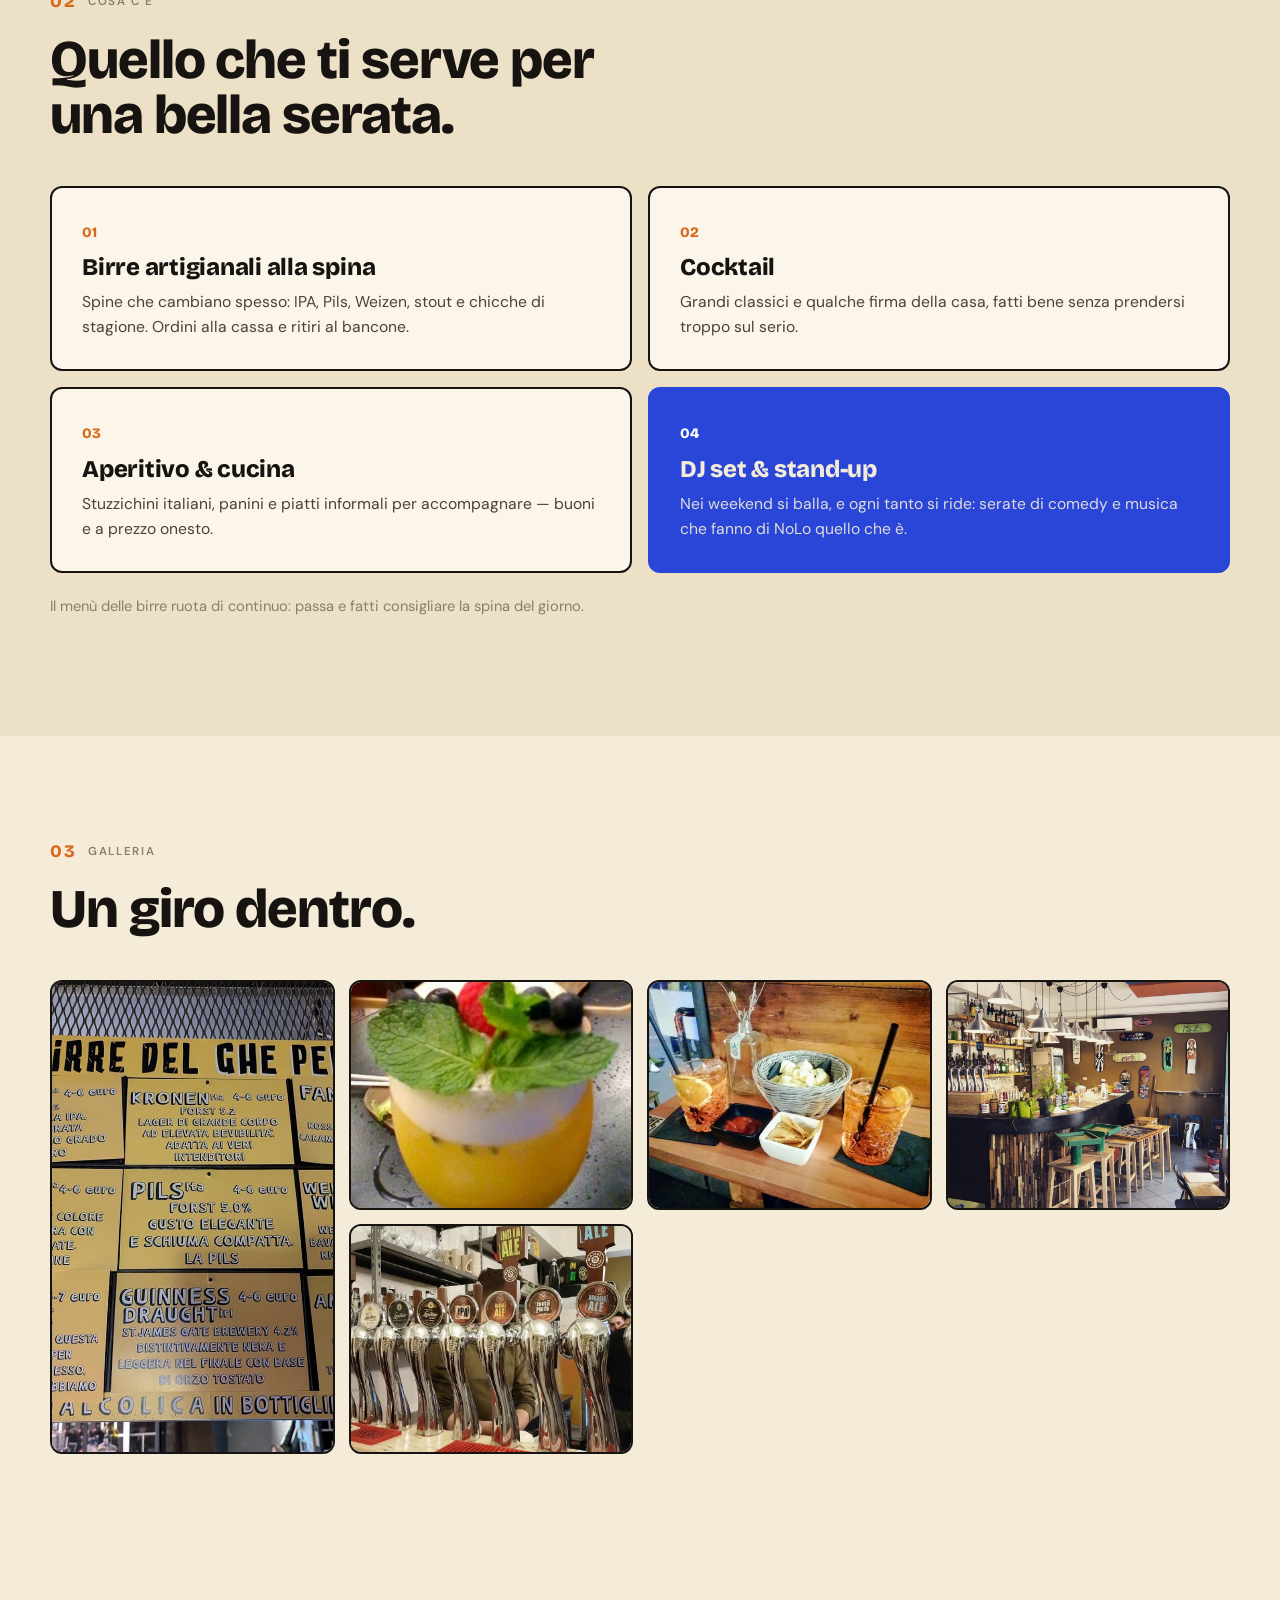
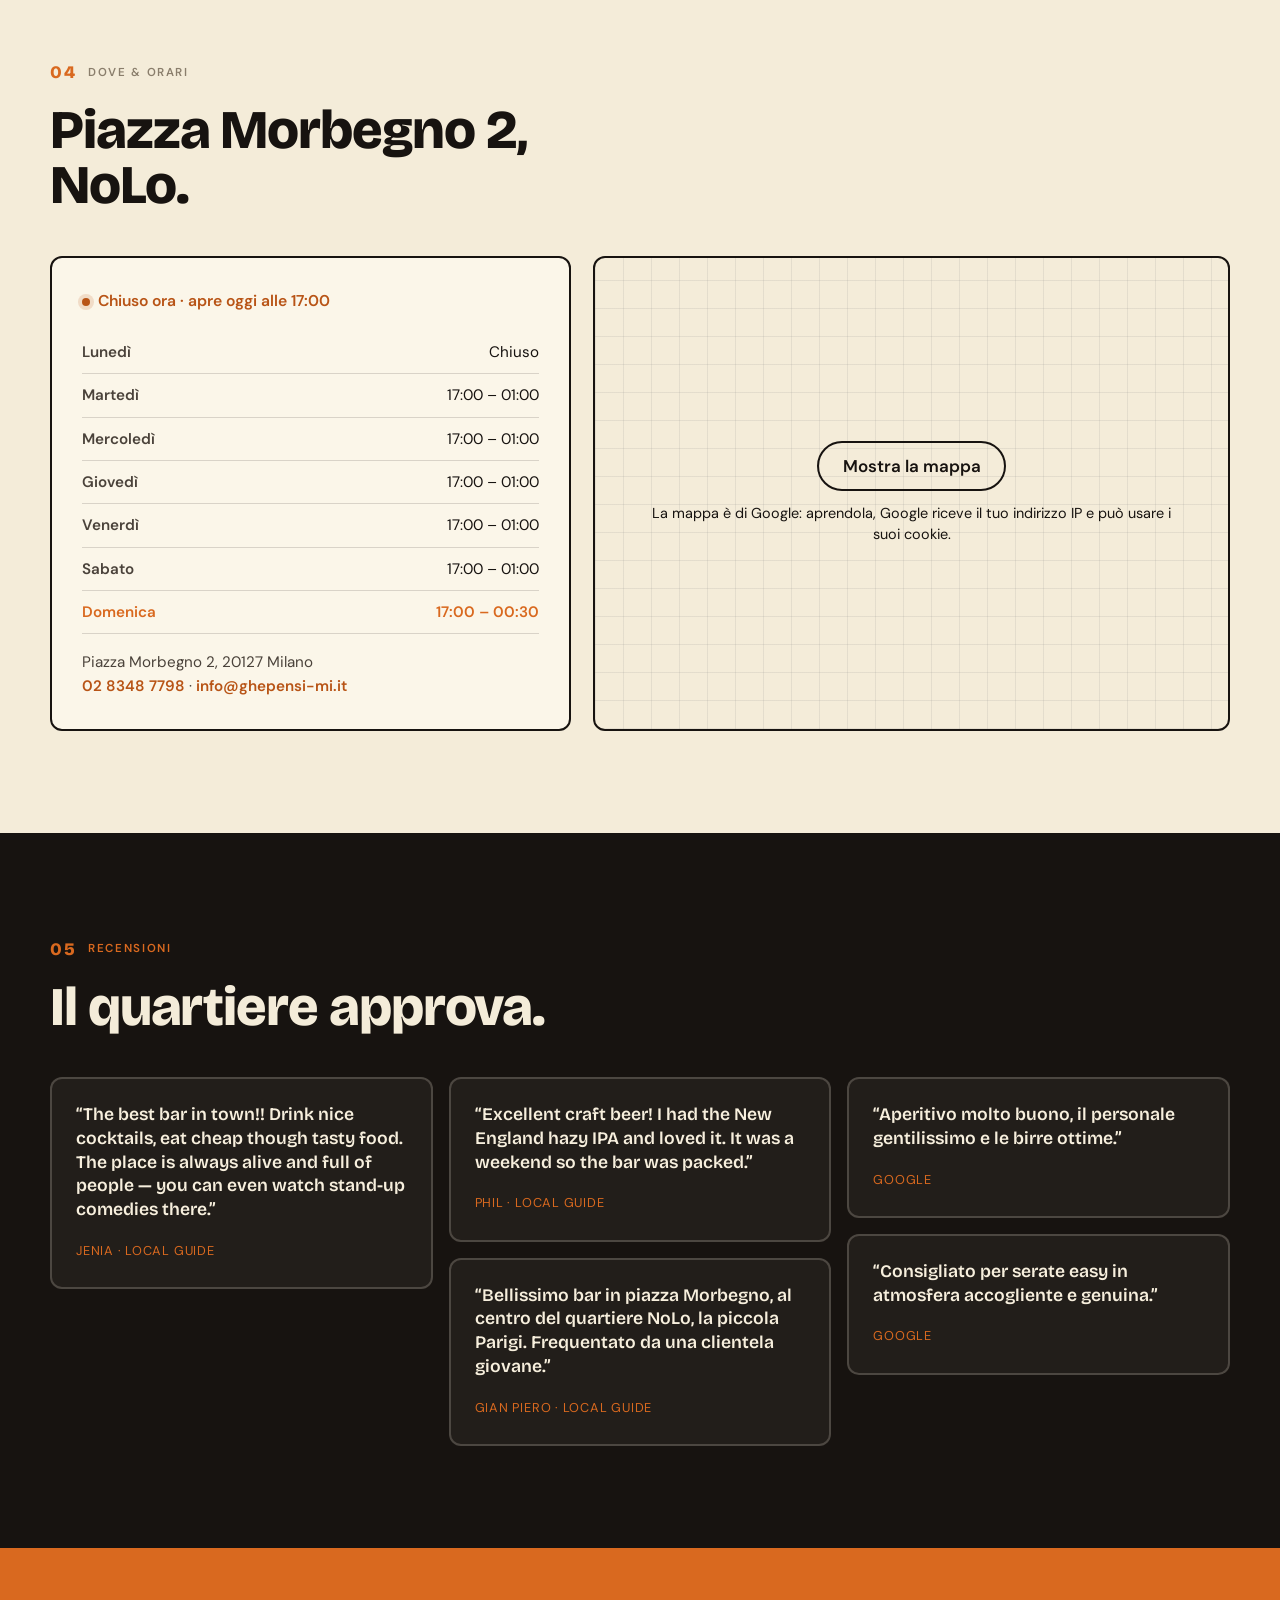
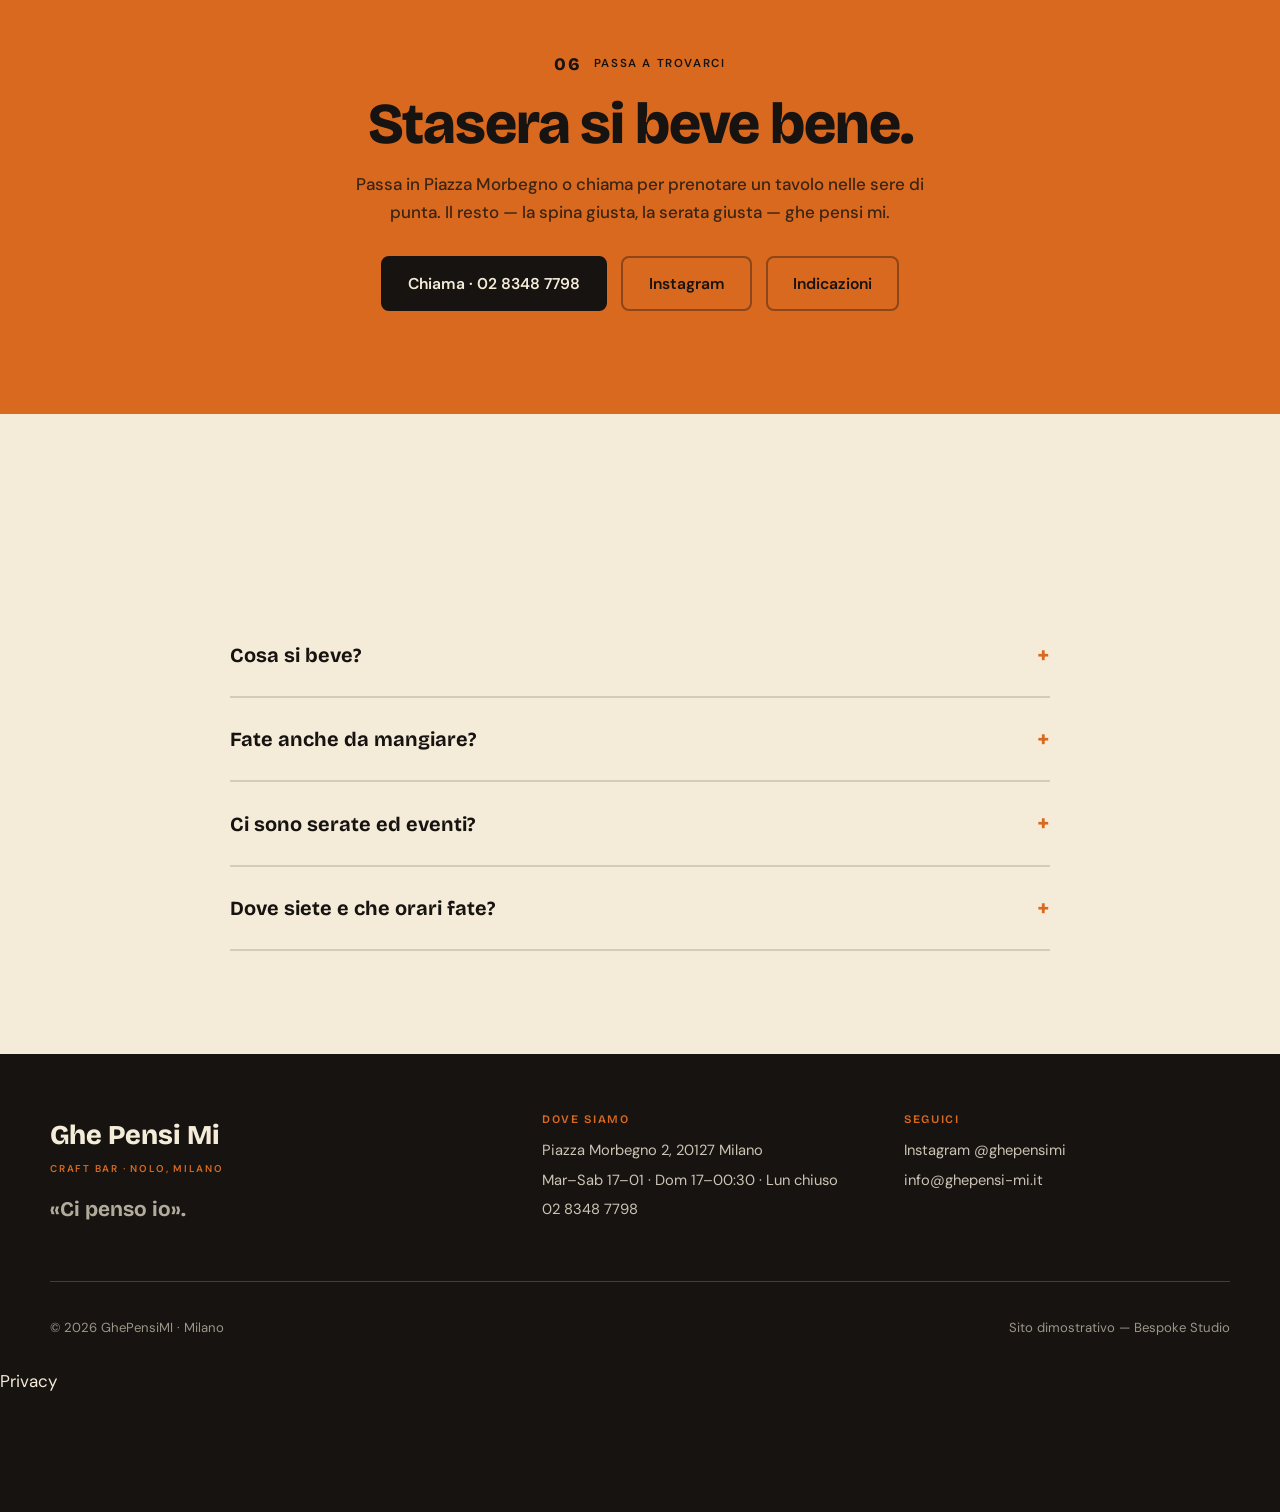
==== commit 2d115e1a: "Privacy e pulizia: caratteri sul sito, mappa al clic, informativa, noindex - caratteri copiati nel s" ====
--- a/index.html
+++ b/index.html
@@ -4,6 +4,7 @@
 <meta charset="utf-8">
 <script>(function(d){var r=d.documentElement;r.className=r.className.replace('no-js','js');if(matchMedia('(prefers-reduced-motion:reduce)').matches)r.classList.add('reduce-motion');})(document);</script>
 <meta name="viewport" content="width=device-width, initial-scale=1">
+<meta name="robots" content="noindex">
 <title>Ghe Pensi Mi — Craft bar a NoLo · Birre artigianali, cocktail e DJ set</title>
 <meta name="description" content="GhePensiMI, Piazza Morbegno 2 (NoLo, Milano): birre artigianali alla spina, cocktail, aperitivo e cucina, DJ set e stand-up comedy. Il bar di quartiere di NoLo, la piccola Parigi.">
 <link rel="canonical" href="https://rotenzark.github.io/ghe-pensi-mi/">
@@ -21,9 +22,7 @@
 <link rel="icon" href="img/favicon.svg" type="image/svg+xml">
 <link rel="icon" href="img/favicon-32.png" sizes="32x32" type="image/png">
 <link rel="apple-touch-icon" href="img/apple-touch-icon.png">
-<link rel="preconnect" href="https://fonts.googleapis.com">
-<link rel="preconnect" href="https://fonts.gstatic.com" crossorigin>
-<link href="https://fonts.googleapis.com/css2?family=Bricolage+Grotesque:opsz,wght@12..96,600;12..96,700;12..96,800&family=DM+Sans:ital,opsz,wght@0,9..40,400;0,9..40,500;0,9..40,600;1,9..40,400&display=swap" rel="stylesheet">
+<link rel="stylesheet" href="fonts/fonts.css?v=1">
 <link rel="stylesheet" href="css/styles.css?v=1">
 <script type="application/ld+json">
 {
@@ -222,7 +221,7 @@
         </div>
       </div>
       <div class="map reveal">
-        <iframe title="Mappa GhePensiMI, Piazza Morbegno 2 Milano" src="https://www.google.com/maps?q=Piazza+Morbegno+2,+Milano&output=embed" loading="lazy" referrerpolicy="no-referrer-when-downgrade"></iframe>
+        <div class="mappa-clic" data-mappa-clic style="--mappa-h: 320px"><template><iframe title="Mappa GhePensiMI, Piazza Morbegno 2 Milano" src="https://www.google.com/maps?q=Piazza+Morbegno+2,+Milano&output=embed" loading="lazy" referrerpolicy="no-referrer-when-downgrade"></iframe></template><div class="mappa-clic__velo"><a class="mappa-clic__btn" href="https://www.google.com/maps?q=Piazza+Morbegno+2,+Milano" target="_blank" rel="noopener">Mostra la mappa</a><p class="mappa-clic__nota">La mappa è di Google: aprendola, Google riceve il tuo indirizzo IP e può usare i suoi cookie.</p></div></div>
       </div>
     </div>
   </div>
@@ -307,6 +306,7 @@
     <p>© <span id="year"></span> GhePensiMI · Milano</p>
     <p class="footer__credit" data-i18n="footer.credit">Sito dimostrativo — Bespoke Studio</p>
   </div>
+  <p class="privacy-link"><a href="privacy.html">Privacy</a></p>
 </footer>
 
 <div class="action-bar">
@@ -321,5 +321,6 @@
 </div>
 
 <script src="js/main.js?v=1"></script>
+<script src="js/mappa-clic.js?v=1" defer></script>
 </body>
 </html>
--- a/fonts/fonts.css
+++ b/fonts/fonts.css
@@ -0,0 +1,163 @@
+/* Caratteri ospitati sul sito: nessuna richiesta a Google Fonts o Fontshare (giro privacy 1/10/2026). Licenze in LICENSE.txt. */
+/* vietnamese */
+@font-face {
+  font-family: 'Bricolage Grotesque';
+  font-style: normal;
+  font-weight: 600;
+  font-stretch: 100%;
+  font-display: swap;
+  src: url(bricolagegrotesque-v9-3y9K6as8bTXq_nANBjzKo3IeZx8z6up5BeSl9D4dj_x9PpZBMlGHInHEVA.woff2) format('woff2');
+  unicode-range: U+0102-0103, U+0110-0111, U+0128-0129, U+0168-0169, U+01A0-01A1, U+01AF-01B0, U+0300-0301, U+0303-0304, U+0308-0309, U+0323, U+0329, U+1EA0-1EF9, U+20AB;
+}
+/* latin-ext */
+@font-face {
+  font-family: 'Bricolage Grotesque';
+  font-style: normal;
+  font-weight: 600;
+  font-stretch: 100%;
+  font-display: swap;
+  src: url(bricolagegrotesque-v9-3y9K6as8bTXq_nANBjzKo3IeZx8z6up5BeSl9D4dj_x9PpZBMlGGInHEVA.woff2) format('woff2');
+  unicode-range: U+0100-02BA, U+02BD-02C5, U+02C7-02CC, U+02CE-02D7, U+02DD-02FF, U+0304, U+0308, U+0329, U+1D00-1DBF, U+1E00-1E9F, U+1EF2-1EFF, U+2020, U+20A0-20AB, U+20AD-20C0, U+2113, U+2C60-2C7F, U+A720-A7FF;
+}
+/* latin */
+@font-face {
+  font-family: 'Bricolage Grotesque';
+  font-style: normal;
+  font-weight: 600;
+  font-stretch: 100%;
+  font-display: swap;
+  src: url(bricolagegrotesque-v9-3y9K6as8bTXq_nANBjzKo3IeZx8z6up5BeSl9D4dj_x9PpZBMlGIInE.woff2) format('woff2');
+  unicode-range: U+0000-00FF, U+0131, U+0152-0153, U+02BB-02BC, U+02C6, U+02DA, U+02DC, U+0304, U+0308, U+0329, U+2000-206F, U+20AC, U+2122, U+2191, U+2193, U+2212, U+2215, U+FEFF, U+FFFD;
+}
+/* vietnamese */
+@font-face {
+  font-family: 'Bricolage Grotesque';
+  font-style: normal;
+  font-weight: 700;
+  font-stretch: 100%;
+  font-display: swap;
+  src: url(bricolagegrotesque-v9-3y9K6as8bTXq_nANBjzKo3IeZx8z6up5BeSl9D4dj_x9PpZBMlGHInHEVA.woff2) format('woff2');
+  unicode-range: U+0102-0103, U+0110-0111, U+0128-0129, U+0168-0169, U+01A0-01A1, U+01AF-01B0, U+0300-0301, U+0303-0304, U+0308-0309, U+0323, U+0329, U+1EA0-1EF9, U+20AB;
+}
+/* latin-ext */
+@font-face {
+  font-family: 'Bricolage Grotesque';
+  font-style: normal;
+  font-weight: 700;
+  font-stretch: 100%;
+  font-display: swap;
+  src: url(bricolagegrotesque-v9-3y9K6as8bTXq_nANBjzKo3IeZx8z6up5BeSl9D4dj_x9PpZBMlGGInHEVA.woff2) format('woff2');
+  unicode-range: U+0100-02BA, U+02BD-02C5, U+02C7-02CC, U+02CE-02D7, U+02DD-02FF, U+0304, U+0308, U+0329, U+1D00-1DBF, U+1E00-1E9F, U+1EF2-1EFF, U+2020, U+20A0-20AB, U+20AD-20C0, U+2113, U+2C60-2C7F, U+A720-A7FF;
+}
+/* latin */
+@font-face {
+  font-family: 'Bricolage Grotesque';
+  font-style: normal;
+  font-weight: 700;
+  font-stretch: 100%;
+  font-display: swap;
+  src: url(bricolagegrotesque-v9-3y9K6as8bTXq_nANBjzKo3IeZx8z6up5BeSl9D4dj_x9PpZBMlGIInE.woff2) format('woff2');
+  unicode-range: U+0000-00FF, U+0131, U+0152-0153, U+02BB-02BC, U+02C6, U+02DA, U+02DC, U+0304, U+0308, U+0329, U+2000-206F, U+20AC, U+2122, U+2191, U+2193, U+2212, U+2215, U+FEFF, U+FFFD;
+}
+/* vietnamese */
+@font-face {
+  font-family: 'Bricolage Grotesque';
+  font-style: normal;
+  font-weight: 800;
+  font-stretch: 100%;
+  font-display: swap;
+  src: url(bricolagegrotesque-v9-3y9K6as8bTXq_nANBjzKo3IeZx8z6up5BeSl9D4dj_x9PpZBMlGHInHEVA.woff2) format('woff2');
+  unicode-range: U+0102-0103, U+0110-0111, U+0128-0129, U+0168-0169, U+01A0-01A1, U+01AF-01B0, U+0300-0301, U+0303-0304, U+0308-0309, U+0323, U+0329, U+1EA0-1EF9, U+20AB;
+}
+/* latin-ext */
+@font-face {
+  font-family: 'Bricolage Grotesque';
+  font-style: normal;
+  font-weight: 800;
+  font-stretch: 100%;
+  font-display: swap;
+  src: url(bricolagegrotesque-v9-3y9K6as8bTXq_nANBjzKo3IeZx8z6up5BeSl9D4dj_x9PpZBMlGGInHEVA.woff2) format('woff2');
+  unicode-range: U+0100-02BA, U+02BD-02C5, U+02C7-02CC, U+02CE-02D7, U+02DD-02FF, U+0304, U+0308, U+0329, U+1D00-1DBF, U+1E00-1E9F, U+1EF2-1EFF, U+2020, U+20A0-20AB, U+20AD-20C0, U+2113, U+2C60-2C7F, U+A720-A7FF;
+}
+/* latin */
+@font-face {
+  font-family: 'Bricolage Grotesque';
+  font-style: normal;
+  font-weight: 800;
+  font-stretch: 100%;
+  font-display: swap;
+  src: url(bricolagegrotesque-v9-3y9K6as8bTXq_nANBjzKo3IeZx8z6up5BeSl9D4dj_x9PpZBMlGIInE.woff2) format('woff2');
+  unicode-range: U+0000-00FF, U+0131, U+0152-0153, U+02BB-02BC, U+02C6, U+02DA, U+02DC, U+0304, U+0308, U+0329, U+2000-206F, U+20AC, U+2122, U+2191, U+2193, U+2212, U+2215, U+FEFF, U+FFFD;
+}
+/* latin-ext */
+@font-face {
+  font-family: 'DM Sans';
+  font-style: italic;
+  font-weight: 400;
+  font-display: swap;
+  src: url(dmsans-v17-rP2Wp2ywxg089UriCZaSExdy3sGt9zz86GPwyKK58VXh.woff2) format('woff2');
+  unicode-range: U+0100-02BA, U+02BD-02C5, U+02C7-02CC, U+02CE-02D7, U+02DD-02FF, U+0304, U+0308, U+0329, U+1D00-1DBF, U+1E00-1E9F, U+1EF2-1EFF, U+2020, U+20A0-20AB, U+20AD-20C0, U+2113, U+2C60-2C7F, U+A720-A7FF;
+}
+/* latin */
+@font-face {
+  font-family: 'DM Sans';
+  font-style: italic;
+  font-weight: 400;
+  font-display: swap;
+  src: url(dmsans-v17-rP2Wp2ywxg089UriCZaSExdy3sGt9zz86GPwyKy58Q.woff2) format('woff2');
+  unicode-range: U+0000-00FF, U+0131, U+0152-0153, U+02BB-02BC, U+02C6, U+02DA, U+02DC, U+0304, U+0308, U+0329, U+2000-206F, U+20AC, U+2122, U+2191, U+2193, U+2212, U+2215, U+FEFF, U+FFFD;
+}
+/* latin-ext */
+@font-face {
+  font-family: 'DM Sans';
+  font-style: normal;
+  font-weight: 400;
+  font-display: swap;
+  src: url(dmsans-v17-rP2Hp2ywxg089UriCZ2IHSeH.woff2) format('woff2');
+  unicode-range: U+0100-02BA, U+02BD-02C5, U+02C7-02CC, U+02CE-02D7, U+02DD-02FF, U+0304, U+0308, U+0329, U+1D00-1DBF, U+1E00-1E9F, U+1EF2-1EFF, U+2020, U+20A0-20AB, U+20AD-20C0, U+2113, U+2C60-2C7F, U+A720-A7FF;
+}
+/* latin */
+@font-face {
+  font-family: 'DM Sans';
+  font-style: normal;
+  font-weight: 400;
+  font-display: swap;
+  src: url(dmsans-v17-rP2Hp2ywxg089UriCZOIHQ.woff2) format('woff2');
+  unicode-range: U+0000-00FF, U+0131, U+0152-0153, U+02BB-02BC, U+02C6, U+02DA, U+02DC, U+0304, U+0308, U+0329, U+2000-206F, U+20AC, U+2122, U+2191, U+2193, U+2212, U+2215, U+FEFF, U+FFFD;
+}
+/* latin-ext */
+@font-face {
+  font-family: 'DM Sans';
+  font-style: normal;
+  font-weight: 500;
+  font-display: swap;
+  src: url(dmsans-v17-rP2Hp2ywxg089UriCZ2IHSeH.woff2) format('woff2');
+  unicode-range: U+0100-02BA, U+02BD-02C5, U+02C7-02CC, U+02CE-02D7, U+02DD-02FF, U+0304, U+0308, U+0329, U+1D00-1DBF, U+1E00-1E9F, U+1EF2-1EFF, U+2020, U+20A0-20AB, U+20AD-20C0, U+2113, U+2C60-2C7F, U+A720-A7FF;
+}
+/* latin */
+@font-face {
+  font-family: 'DM Sans';
+  font-style: normal;
+  font-weight: 500;
+  font-display: swap;
+  src: url(dmsans-v17-rP2Hp2ywxg089UriCZOIHQ.woff2) format('woff2');
+  unicode-range: U+0000-00FF, U+0131, U+0152-0153, U+02BB-02BC, U+02C6, U+02DA, U+02DC, U+0304, U+0308, U+0329, U+2000-206F, U+20AC, U+2122, U+2191, U+2193, U+2212, U+2215, U+FEFF, U+FFFD;
+}
+/* latin-ext */
+@font-face {
+  font-family: 'DM Sans';
+  font-style: normal;
+  font-weight: 600;
+  font-display: swap;
+  src: url(dmsans-v17-rP2Hp2ywxg089UriCZ2IHSeH.woff2) format('woff2');
+  unicode-range: U+0100-02BA, U+02BD-02C5, U+02C7-02CC, U+02CE-02D7, U+02DD-02FF, U+0304, U+0308, U+0329, U+1D00-1DBF, U+1E00-1E9F, U+1EF2-1EFF, U+2020, U+20A0-20AB, U+20AD-20C0, U+2113, U+2C60-2C7F, U+A720-A7FF;
+}
+/* latin */
+@font-face {
+  font-family: 'DM Sans';
+  font-style: normal;
+  font-weight: 600;
+  font-display: swap;
+  src: url(dmsans-v17-rP2Hp2ywxg089UriCZOIHQ.woff2) format('woff2');
+  unicode-range: U+0000-00FF, U+0131, U+0152-0153, U+02BB-02BC, U+02C6, U+02DA, U+02DC, U+0304, U+0308, U+0329, U+2000-206F, U+20AC, U+2122, U+2191, U+2193, U+2212, U+2215, U+FEFF, U+FFFD;
+}
--- a/css/styles.css
+++ b/css/styles.css
@@ -229,3 +229,12 @@
   .footer__grid{grid-template-columns:1fr}
   .hero__stats{flex-wrap:wrap;gap:16px}
 }
+
+/*MAPPACLIC*/
+/* la mappa Google si carica solo al clic (giro privacy 1/10/2026) */
+.mappa-clic { display: flex; align-items: center; justify-content: center; width: 100%; height: 100%; min-height: var(--mappa-h, 320px); box-sizing: border-box; padding: 24px; text-align: center; background: repeating-linear-gradient(0deg, rgba(127, 127, 127, 0.14) 0 1px, transparent 1px 28px), repeating-linear-gradient(90deg, rgba(127, 127, 127, 0.14) 0 1px, transparent 1px 28px); }
+.mappa-clic__velo { display: flex; flex-direction: column; align-items: center; gap: 12px; max-width: 32em; }
+.mappa-clic__btn { display: inline-block; padding: 0.75em 1.4em; border: 2px solid currentColor; border-radius: 999px; color: inherit; font: inherit; font-weight: 600; line-height: 1.2; text-decoration: none; background: transparent; cursor: pointer; }
+.mappa-clic__btn:hover, .mappa-clic__btn:focus-visible { text-decoration: underline; }
+.mappa-clic__nota { margin: 0; font-size: 0.85em; line-height: 1.45; }
+/*/MAPPACLIC*/
